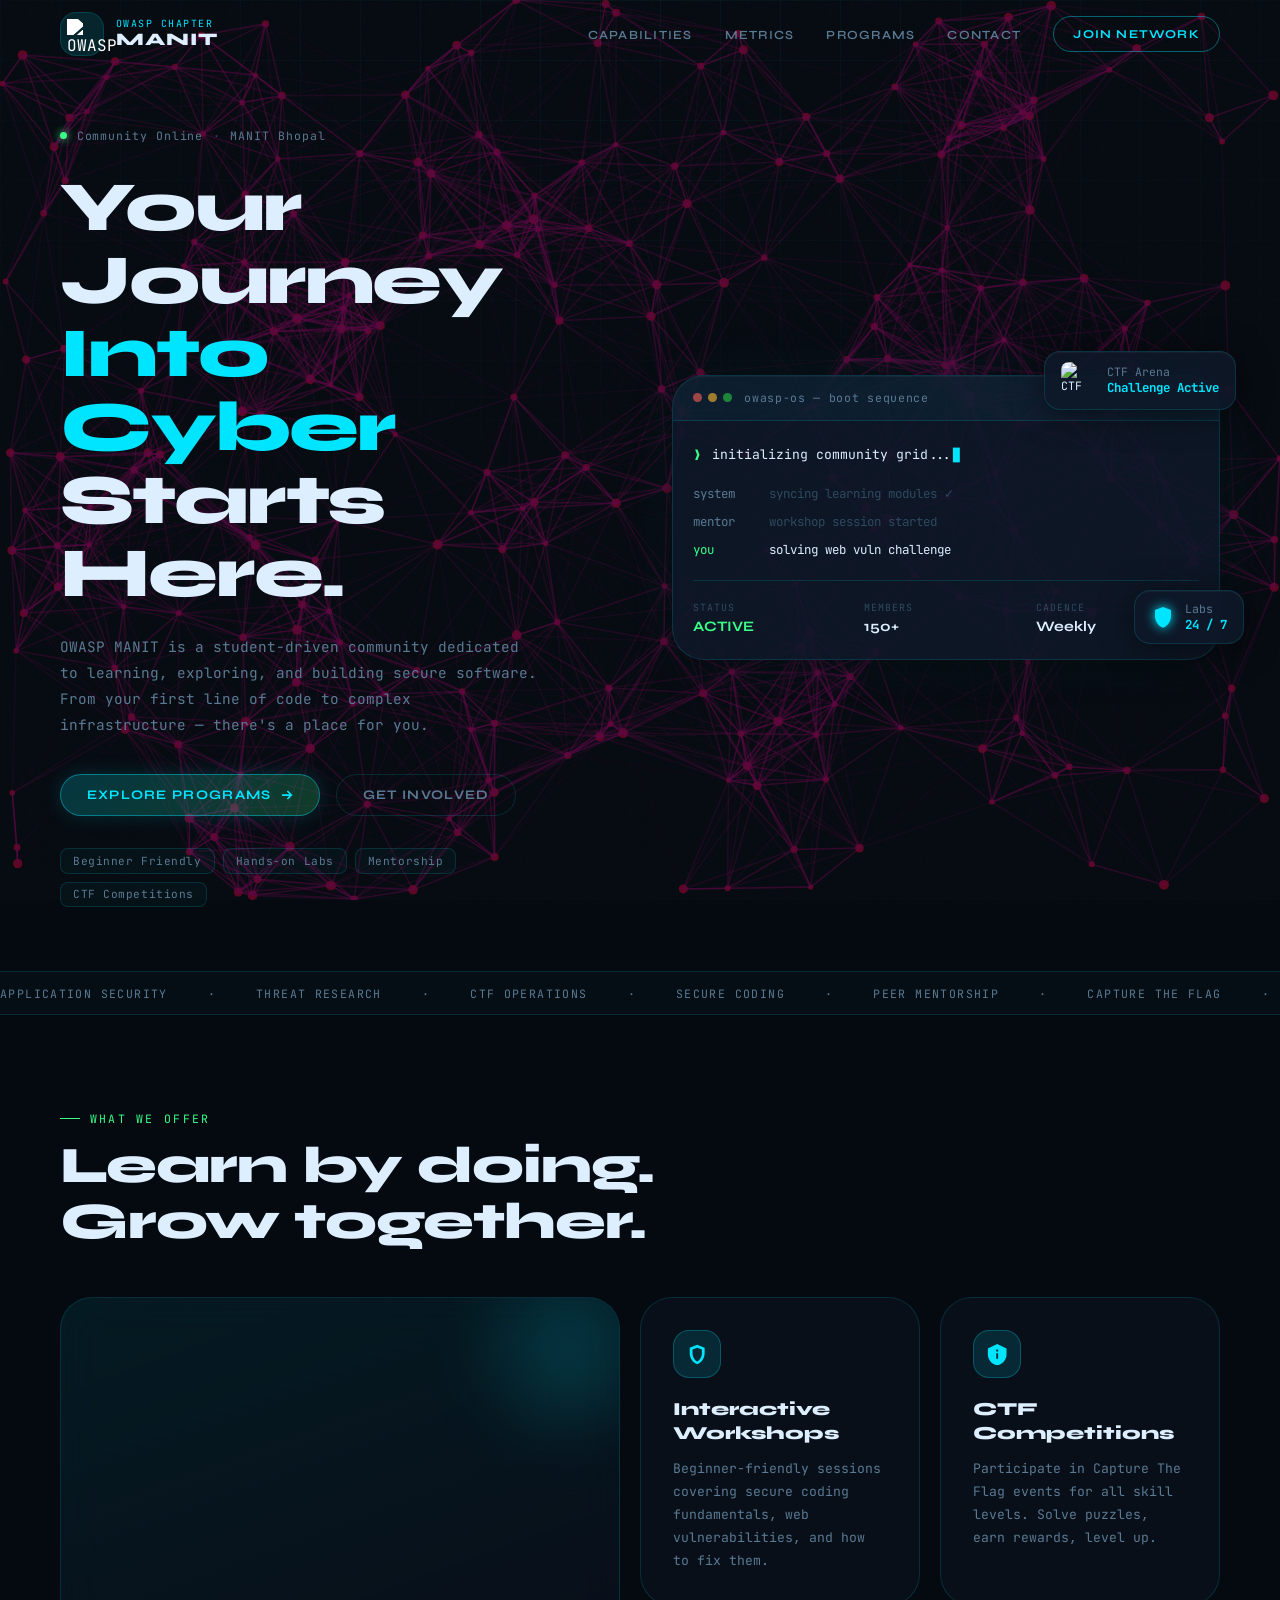
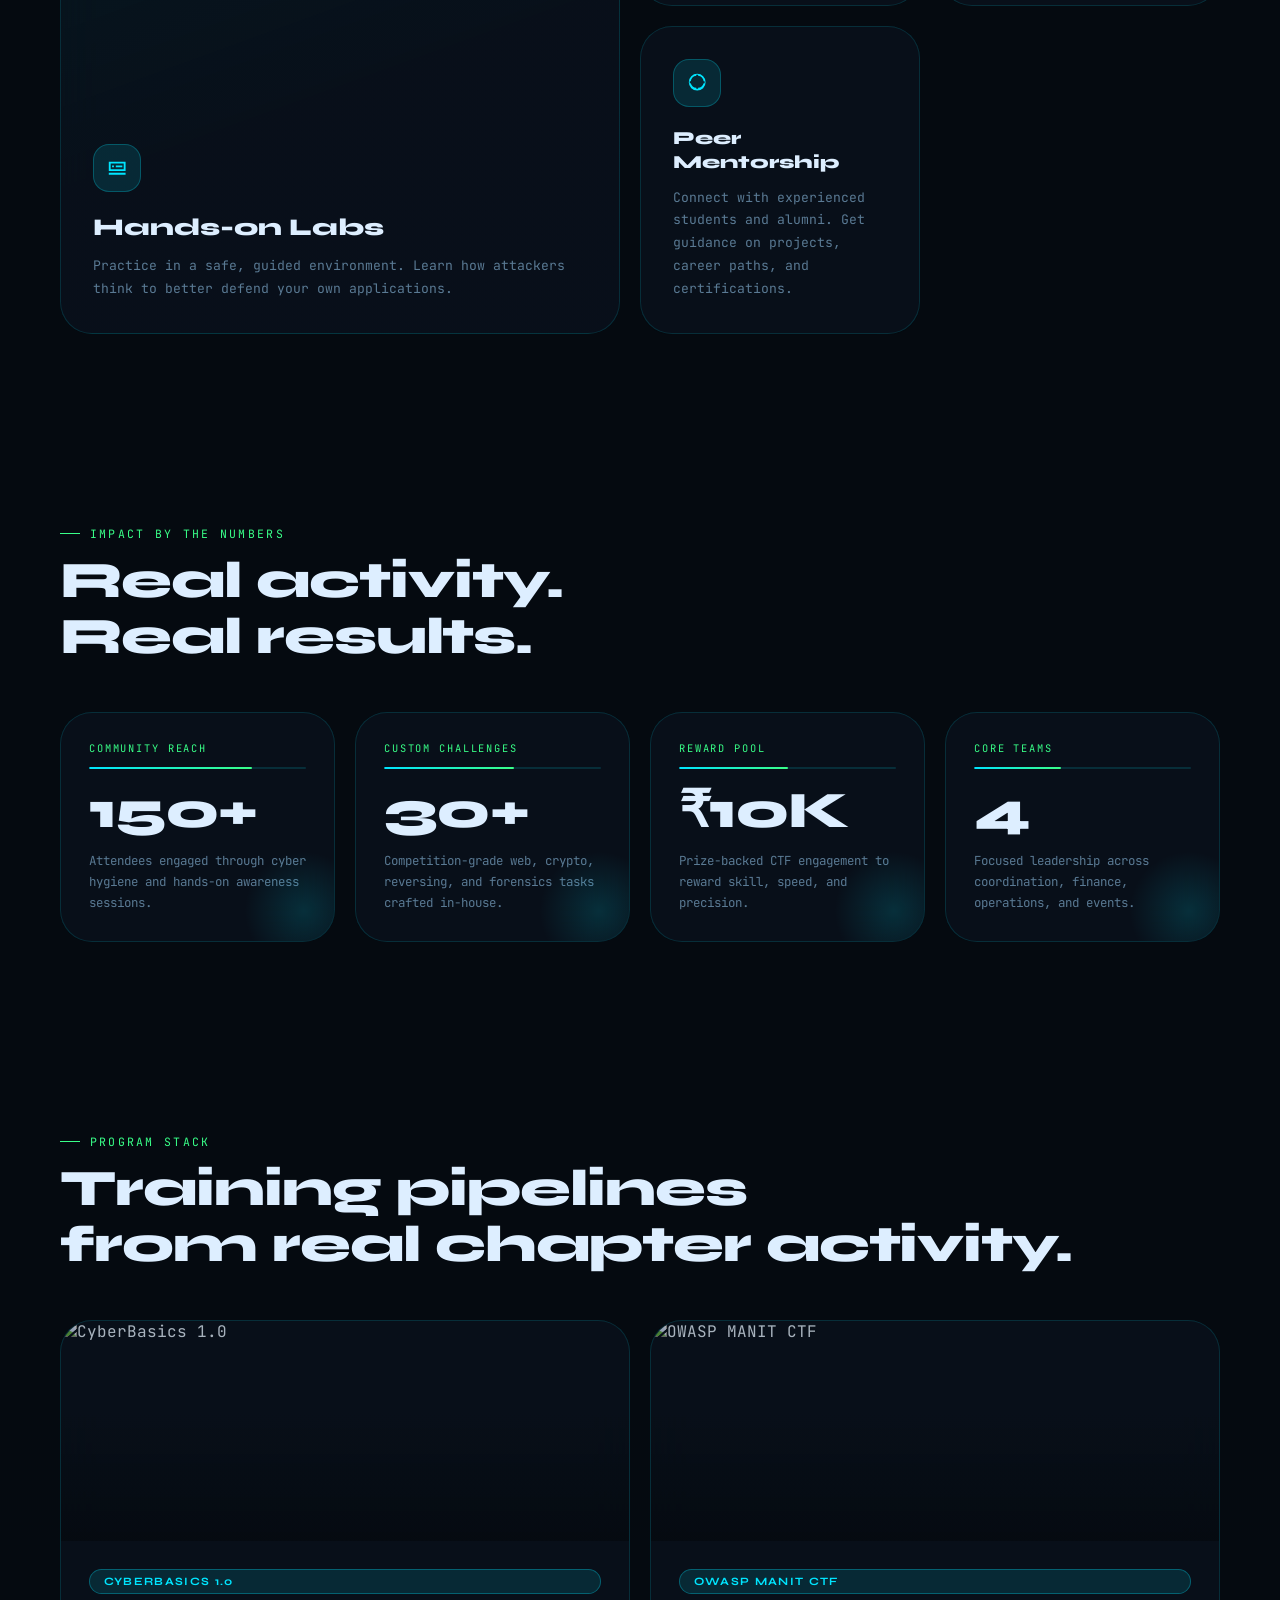
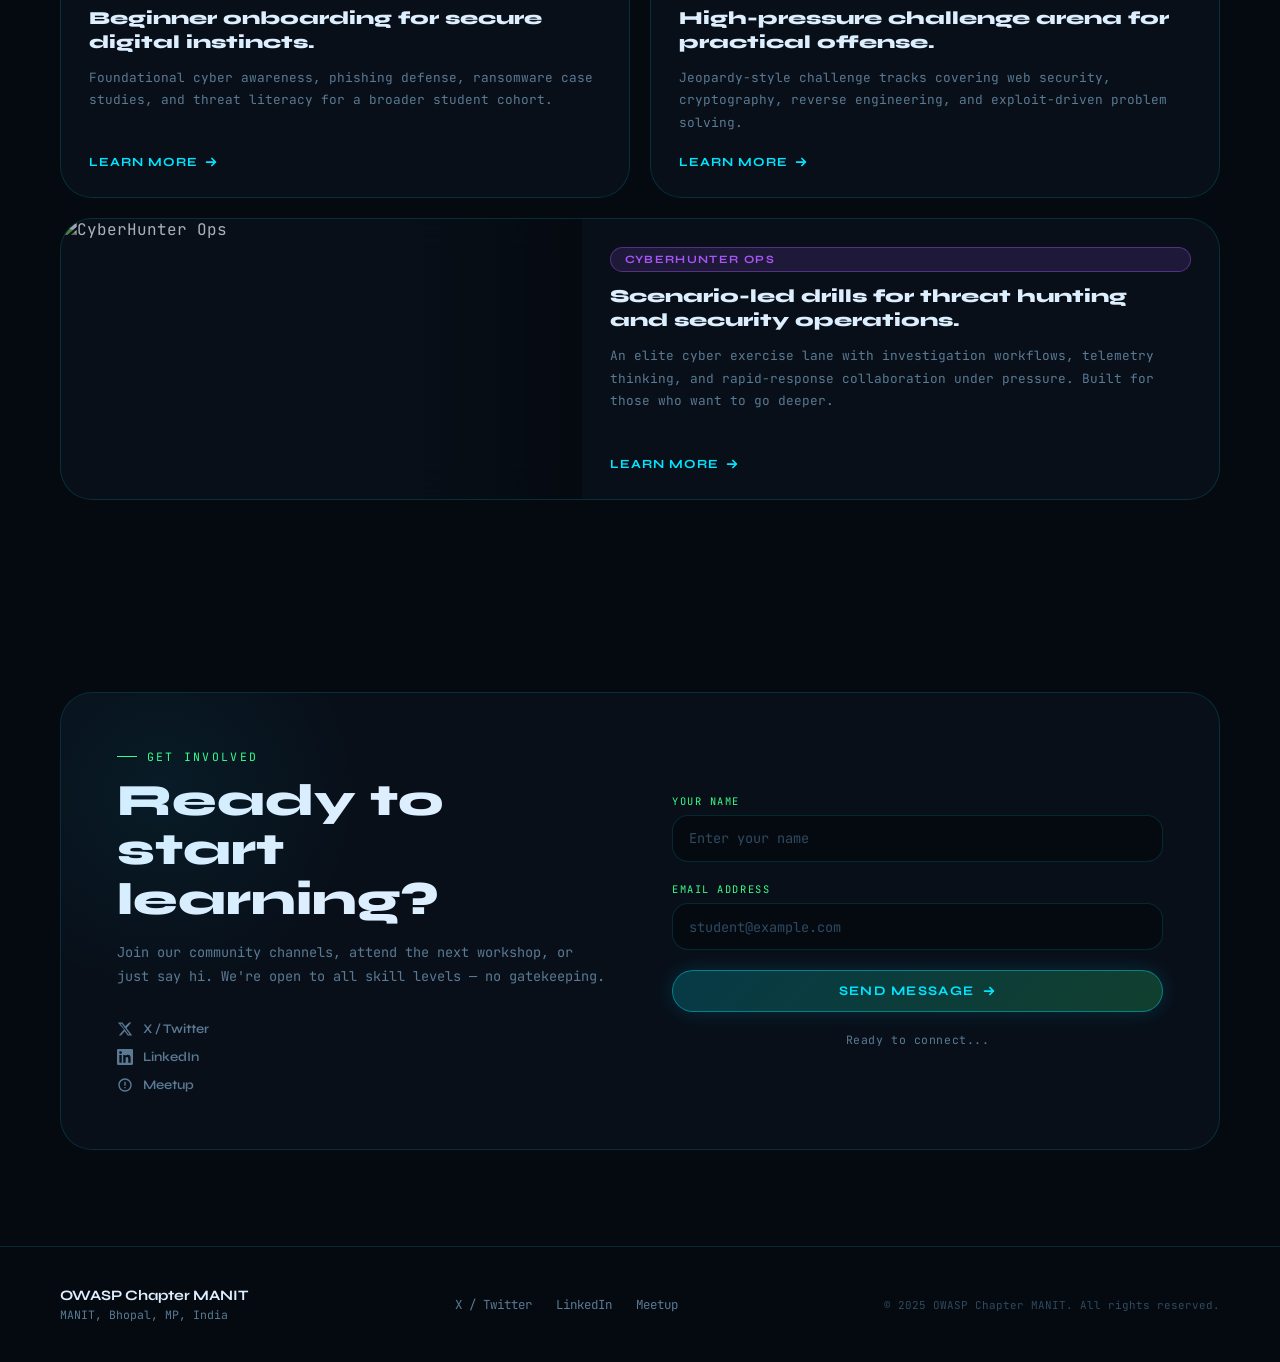
==== New folder/index.html @ ed27c7d1 "Work FILES" ====
<!DOCTYPE html>
<html lang="en">
<head>
  <meta charset="UTF-8">
  <meta name="viewport" content="width=device-width, initial-scale=1.0">
  <title>OWASP MANIT | Cyber Defense Consortium</title>
  <meta name="description" content="Student-driven cybersecurity community at MANIT Bhopal. Learn. Build. Defend.">
  <link rel="preconnect" href="https://fonts.googleapis.com">
  <link rel="preconnect" href="https://fonts.gstatic.com" crossorigin>
  <link href="https://fonts.googleapis.com/css2?family=Syne:wght@400;600;700;800&family=JetBrains+Mono:wght@300;400;500&display=swap" rel="stylesheet">
  <link rel="stylesheet" href="./style.css">
</head>
<body>

  <!-- Ambient background layers -->
  <div class="ambient" aria-hidden="true">
    <div class="ambient__orb ambient__orb--a"></div>
    <div class="ambient__orb ambient__orb--b"></div>
    <div class="ambient__orb ambient__orb--c"></div>
    <div class="ambient__grid"></div>
    <div class="ambient__noise"></div>
  </div>

  <!-- ═══════════════════════ HEADER ═══════════════════════ -->
  <header class="header" id="top">
    <div class="header__inner container">
      <a class="header__brand" href="#hero" aria-label="OWASP MANIT Home">
        <div class="brand__logomark">
          <img src="../logo_owasp.png" alt="OWASP">
        </div>
        <div class="brand__text">
          <span class="brand__sub">OWASP Chapter</span>
          <strong class="brand__name">MANIT</strong>
        </div>
      </a>

      <nav class="header__nav" aria-label="Primary navigation">
        <a href="#capabilities" class="nav__link">Capabilities</a>
        <a href="#metrics" class="nav__link">Metrics</a>
        <a href="#programs" class="nav__link">Programs</a>
        <a href="#contact" class="nav__link">Contact</a>
      </nav>

      <a class="btn btn--outline header__cta" href="https://www.owaspmanit.in/contact">Join Network</a>

      <button class="header__burger" aria-label="Toggle menu" aria-expanded="false">
        <span></span><span></span><span></span>
      </button>
    </div>
  </header>

  <!-- ═══════════════════════ HERO ═══════════════════════ -->
  <section class="hero" id="hero">
    <div class="hero__inner container">

      <!-- Left: headline + CTAs -->
      <div class="hero__content">
        <div class="hero__eyebrow">
          <span class="status-dot"></span>
          <span>Community Online</span>
          <span class="divider">·</span>
          <span>MANIT Bhopal</span>
        </div>

        <h1 class="hero__headline">
          <span class="line line--reveal">Your Journey</span>
          <span class="line line--reveal line--accent">Into Cyber</span>
          <span class="line line--reveal">Starts Here.</span>
        </h1>

        <p class="hero__lead">
          OWASP MANIT is a student-driven community dedicated to learning, exploring, and building secure software. From your first line of code to complex infrastructure — there's a place for you.
        </p>

        <div class="hero__actions">
          <a class="btn btn--primary" href="#programs">
            <span>Explore Programs</span>
            <svg viewBox="0 0 16 16" aria-hidden="true"><path d="M3 8h10M9 4l4 4-4 4"/></svg>
          </a>
          <a class="btn btn--ghost" href="#contact">Get Involved</a>
        </div>

        <div class="hero__tags">
          <span class="tag">Beginner Friendly</span>
          <span class="tag">Hands-on Labs</span>
          <span class="tag">Mentorship</span>
          <span class="tag">CTF Competitions</span>
        </div>
      </div>

      <!-- Right: terminal card -->
      <div class="hero__terminal-wrap">
        <div class="terminal">
          <div class="terminal__bar">
            <div class="terminal__dots">
              <span></span><span></span><span></span>
            </div>
            <span class="terminal__title">owasp-os — boot sequence</span>
          </div>
          <div class="terminal__body">
            <div class="terminal__line terminal__line--primary">
              <span class="t-prompt">❯</span>
              <span class="t-type" data-text="initializing community grid..."></span>
            </div>
            <div class="terminal__feed" aria-live="polite">
              <p class="t-line"><span class="t-key">system</span><span class="t-val">syncing learning modules ✓</span></p>
              <p class="t-line"><span class="t-key">mentor</span><span class="t-val">workshop session started</span></p>
              <p class="t-line t-line--active"><span class="t-key">you</span><span class="t-val" id="rotating-log">learning networking basics</span></p>
            </div>
            <div class="terminal__divider"></div>
            <div class="terminal__stats">
              <div class="t-stat"><span class="t-stat__label">Status</span><span class="t-stat__val t-stat__val--green">ACTIVE</span></div>
              <div class="t-stat"><span class="t-stat__label">Members</span><span class="t-stat__val">150+</span></div>
              <div class="t-stat"><span class="t-stat__label">Cadence</span><span class="t-stat__val">Weekly</span></div>
            </div>
          </div>
        </div>

        <!-- Floating accent cards -->
        <div class="hero__float hero__float--one">
          <img src="../images/ctf/poster.jpg" alt="CTF">
          <div>
            <span>CTF Arena</span>
            <strong>Challenge Active</strong>
          </div>
        </div>
        <div class="hero__float hero__float--two">
          <svg viewBox="0 0 24 24" aria-hidden="true"><path d="M12 2 4 5v6c0 5.25 3.4 10.16 8 11.72C16.6 21.16 20 16.25 20 11V5l-8-3Z"/></svg>
          <div>
            <span>Labs</span>
            <strong>24 / 7</strong>
          </div>
        </div>
      </div>

    </div>

    <!-- scrolling ticker -->
    <div class="hero__ticker" aria-hidden="true">
      <div class="ticker__track">
        <span>Application Security</span><span>·</span>
        <span>Threat Research</span><span>·</span>
        <span>CTF Operations</span><span>·</span>
        <span>Secure Coding</span><span>·</span>
        <span>Peer Mentorship</span><span>·</span>
        <span>Capture The Flag</span><span>·</span>
        <span>Web Vulnerabilities</span><span>·</span>
        <span>Ethical Hacking</span><span>·</span>
        <span>Application Security</span><span>·</span>
        <span>Threat Research</span><span>·</span>
        <span>CTF Operations</span><span>·</span>
        <span>Secure Coding</span><span>·</span>
        <span>Peer Mentorship</span><span>·</span>
        <span>Capture The Flag</span><span>·</span>
        <span>Web Vulnerabilities</span><span>·</span>
        <span>Ethical Hacking</span><span>·</span>
      </div>
    </div>
  </section>

  <!-- ═══════════════════════ CAPABILITIES ═══════════════════════ -->
  <section class="capabilities section" id="capabilities">
    <div class="container">
      <header class="section__header">
        <p class="section__kicker">What We Offer</p>
        <h2 class="section__title">Learn by doing.<br>Grow together.</h2>
      </header>

      <div class="cap-grid">

        <article class="cap-card cap-card--featured">
          <div class="cap-card__icon">
            <svg viewBox="0 0 24 24"><path d="M3 5h18v10H3V5Zm2 2v6h14V7H5Zm-2 10h18v2H3v-2Zm3.5-8h2v2h-2V9Zm4 0h7v2h-7V9Z"/></svg>
          </div>
          <h3>Hands-on Labs</h3>
          <p>Practice in a safe, guided environment. Learn how attackers think to better defend your own applications.</p>
          <div class="cap-card__accent"></div>
        </article>

        <article class="cap-card">
          <div class="cap-card__icon">
            <svg viewBox="0 0 24 24"><path d="M12 2 4 5v6c0 5.25 3.4 10.16 8 11.72C16.6 21.16 20 16.25 20 11V5l-8-3Zm0 3.12 5 1.88V11c0 3.84-2.3 7.53-5 8.84-2.7-1.31-5-5-5-8.84V7l5-1.88Z"/></svg>
          </div>
          <h3>Interactive Workshops</h3>
          <p>Beginner-friendly sessions covering secure coding fundamentals, web vulnerabilities, and how to fix them.</p>
        </article>

        <article class="cap-card">
          <div class="cap-card__icon">
            <svg viewBox="0 0 24 24"><path d="M12 1 2 6v6c0 5.55 3.84 10.74 10 12 6.16-1.26 10-6.45 10-12V6L12 1Zm-1 10h2v6h-2v-6Zm0-4h2v2h-2V7Z"/></svg>
          </div>
          <h3>CTF Competitions</h3>
          <p>Participate in Capture The Flag events for all skill levels. Solve puzzles, earn rewards, level up.</p>
        </article>

        <article class="cap-card">
          <div class="cap-card__icon">
            <svg viewBox="0 0 24 24"><path d="M12 3a9 9 0 1 0 9 9 9 9 0 0 0-9-9Zm1 14.93V19h-2v-1.07A7 7 0 0 1 5.07 13H4v-2h1.07A7 7 0 0 1 11 5.07V4h2v1.07A7 7 0 0 1 18.93 11H20v2h-1.07A7 7 0 0 1 13 17.93Z"/></svg>
          </div>
          <h3>Peer Mentorship</h3>
          <p>Connect with experienced students and alumni. Get guidance on projects, career paths, and certifications.</p>
        </article>

      </div>
    </div>
  </section>

  <!-- ═══════════════════════ METRICS ═══════════════════════ -->
  <section class="metrics section" id="metrics">
    <div class="container">
      <header class="section__header">
        <p class="section__kicker">Impact by the numbers</p>
        <h2 class="section__title">Real activity.<br>Real results.</h2>
      </header>

      <div class="metrics-grid">
        <article class="metric-card">
          <div class="metric-card__top">
            <span class="metric-card__label">Community Reach</span>
            <div class="metric-card__bar"><div class="metric-card__fill" style="--fill: 75%"></div></div>
          </div>
          <strong class="counter" data-target="150" data-suffix="+">0</strong>
          <p>Attendees engaged through cyber hygiene and hands-on awareness sessions.</p>
        </article>

        <article class="metric-card">
          <div class="metric-card__top">
            <span class="metric-card__label">Custom Challenges</span>
            <div class="metric-card__bar"><div class="metric-card__fill" style="--fill: 60%"></div></div>
          </div>
          <strong class="counter" data-target="30" data-suffix="+">0</strong>
          <p>Competition-grade web, crypto, reversing, and forensics tasks crafted in-house.</p>
        </article>

        <article class="metric-card">
          <div class="metric-card__top">
            <span class="metric-card__label">Reward Pool</span>
            <div class="metric-card__bar"><div class="metric-card__fill" style="--fill: 50%"></div></div>
          </div>
          <strong class="counter" data-target="10" data-prefix="₹" data-suffix="K">0</strong>
          <p>Prize-backed CTF engagement to reward skill, speed, and precision.</p>
        </article>

        <article class="metric-card">
          <div class="metric-card__top">
            <span class="metric-card__label">Core Teams</span>
            <div class="metric-card__bar"><div class="metric-card__fill" style="--fill: 40%"></div></div>
          </div>
          <strong class="counter" data-target="4">0</strong>
          <p>Focused leadership across coordination, finance, operations, and events.</p>
        </article>
      </div>
    </div>
  </section>

  <!-- ═══════════════════════ PROGRAMS ═══════════════════════ -->
  <section class="programs section" id="programs">
    <div class="container">
      <header class="section__header">
        <p class="section__kicker">Program stack</p>
        <h2 class="section__title">Training pipelines<br>from real chapter activity.</h2>
      </header>

      <div class="programs-grid">

        <article class="prog-card">
          <div class="prog-card__media">
            <img src="../images/cyberbasics/poster.jpg" alt="CyberBasics 1.0">
            <div class="prog-card__media-overlay"></div>
          </div>
          <div class="prog-card__body">
            <span class="pill">CyberBasics 1.0</span>
            <h3>Beginner onboarding for secure digital instincts.</h3>
            <p>Foundational cyber awareness, phishing defense, ransomware case studies, and threat literacy for a broader student cohort.</p>
            <a class="prog-card__link" href="#contact">Learn more <svg viewBox="0 0 16 16"><path d="M3 8h10M9 4l4 4-4 4"/></svg></a>
          </div>
        </article>

        <article class="prog-card">
          <div class="prog-card__media">
            <img src="../images/ctf/poster.jpg" alt="OWASP MANIT CTF">
            <div class="prog-card__media-overlay"></div>
          </div>
          <div class="prog-card__body">
            <span class="pill">OWASP MANIT CTF</span>
            <h3>High-pressure challenge arena for practical offense.</h3>
            <p>Jeopardy-style challenge tracks covering web security, cryptography, reverse engineering, and exploit-driven problem solving.</p>
            <a class="prog-card__link" href="#contact">Learn more <svg viewBox="0 0 16 16"><path d="M3 8h10M9 4l4 4-4 4"/></svg></a>
          </div>
        </article>

        <article class="prog-card prog-card--wide">
          <div class="prog-card__media">
            <img src="../images/ch/poster.jpg" alt="CyberHunter Ops">
            <div class="prog-card__media-overlay"></div>
          </div>
          <div class="prog-card__body">
            <span class="pill pill--purple">CyberHunter Ops</span>
            <h3>Scenario-led drills for threat hunting and security operations.</h3>
            <p>An elite cyber exercise lane with investigation workflows, telemetry thinking, and rapid-response collaboration under pressure. Built for those who want to go deeper.</p>
            <a class="prog-card__link" href="#contact">Learn more <svg viewBox="0 0 16 16"><path d="M3 8h10M9 4l4 4-4 4"/></svg></a>
          </div>
        </article>

      </div>
    </div>
  </section>

  <!-- ═══════════════════════ CTA / CONTACT ═══════════════════════ -->
  <section class="contact section" id="contact">
    <div class="container">
      <div class="contact-card">
        <div class="contact-card__left">
          <p class="section__kicker">Get Involved</p>
          <h2>Ready to start<br>learning?</h2>
          <p class="contact-card__lead">Join our community channels, attend the next workshop, or just say hi. We're open to all skill levels — no gatekeeping.</p>
          <div class="contact-card__links">
            <a href="https://twitter.com/owasp_nitb" class="contact-link" target="_blank" rel="noopener">
              <svg viewBox="0 0 24 24"><path d="M18.244 2.25h3.308l-7.227 8.26 8.502 11.24H16.17l-4.714-6.231-5.401 6.231H2.748l7.73-8.835L1.254 2.25H8.08l4.259 5.63 5.905-5.63Zm-1.161 17.52h1.833L7.084 4.126H5.117z"/></svg>
              X / Twitter
            </a>
            <a href="https://www.linkedin.com/company/owaspnitb" class="contact-link" target="_blank" rel="noopener">
              <svg viewBox="0 0 24 24"><path d="M20.447 20.452h-3.554v-5.569c0-1.328-.027-3.037-1.852-3.037-1.853 0-2.136 1.445-2.136 2.939v5.667H9.351V9h3.414v1.561h.046c.477-.9 1.637-1.85 3.37-1.85 3.601 0 4.267 2.37 4.267 5.455v6.286zM5.337 7.433a2.062 2.062 0 0 1-2.063-2.065 2.064 2.064 0 1 1 2.063 2.065zm1.782 13.019H3.555V9h3.564v11.452zM22.225 0H1.771C.792 0 0 .774 0 1.729v20.542C0 23.227.792 24 1.771 24h20.451C23.2 24 24 23.227 24 22.271V1.729C24 .774 23.2 0 22.222 0h.003z"/></svg>
              LinkedIn
            </a>
            <a href="https://www.meetup.com/owasp-maulana-azad-national-institute-of-technology-chapter/#" class="contact-link" target="_blank" rel="noopener">
              <svg viewBox="0 0 24 24"><path d="M12 2C6.477 2 2 6.477 2 12s4.477 10 10 10 10-4.477 10-10S17.523 2 12 2zm0 18a8 8 0 1 1 0-16 8 8 0 0 1 0 16zm-1-5h2v2h-2v-2zm0-8h2v6h-2V7z"/></svg>
              Meetup
            </a>
          </div>
        </div>

        <div class="contact-card__right">
          <form class="contact-form" id="cipher-form" novalidate>
            <div class="form-field">
              <label for="id_name">Your Name</label>
              <input type="text" id="id_name" placeholder="Enter your name" autocomplete="name" required>
            </div>
            <div class="form-field">
              <label for="id_email">Email Address</label>
              <input type="email" id="id_email" placeholder="student@example.com" autocomplete="email" required>
            </div>
            <button type="submit" class="btn btn--primary btn--full">
              <span>Send Message</span>
              <svg viewBox="0 0 16 16" aria-hidden="true"><path d="M3 8h10M9 4l4 4-4 4"/></svg>
            </button>
            <p class="form-status" id="form-status" aria-live="polite">Ready to connect...</p>
          </form>
        </div>
      </div>
    </div>
  </section>

  <!-- ═══════════════════════ FOOTER ═══════════════════════ -->
  <footer class="footer">
    <div class="footer__inner container">
      <div class="footer__brand">
        <strong>OWASP Chapter MANIT</strong>
        <p>MANIT, Bhopal, MP, India</p>
      </div>
      <div class="footer__links">
        <a href="https://twitter.com/owasp_nitb" target="_blank" rel="noopener">X / Twitter</a>
        <a href="https://www.linkedin.com/company/owaspnitb" target="_blank" rel="noopener">LinkedIn</a>
        <a href="https://www.meetup.com/owasp-maulana-azad-national-institute-of-technology-chapter/#" target="_blank" rel="noopener">Meetup</a>
      </div>
      <p class="footer__copy">© 2025 OWASP Chapter MANIT. All rights reserved.</p>
    </div>
  </footer>

  <!-- Canvas for node network (metrics section bg) -->
  <canvas id="node-canvas" aria-hidden="true"></canvas>

  <script src="./script.js"></script>
</body>
</html>
---- New folder/style.css ----
/* ============================================================
   OWASP MANIT — Overhauled Design System
   Fonts: Syne (display) + JetBrains Mono (code/mono)
   Theme: Dark cyberpunk with editorial structure
   ============================================================ */

/* ── TOKENS ─────────────────────────────────────────────── */
:root {
  /* Surface */
  --bg:            #050a10;
  --bg-mid:        #080f17;
  --bg-surface:    rgba(10, 18, 30, 0.72);
  --bg-surface-hi: rgba(14, 24, 40, 0.88);

  /* Ink */
  --text:          #ddeeff;
  --text-muted:    #5a7a94;
  --text-dim:      #2e4a60;

  /* Brand accent palette */
  --cyan:          #00e5ff;
  --cyan-dim:      rgba(0, 229, 255, 0.12);
  --cyan-glow:     rgba(0, 229, 255, 0.35);
  --green:         #39ff88;
  --green-dim:     rgba(57, 255, 136, 0.12);
  --purple:        #a855f7;
  --purple-dim:    rgba(168, 85, 247, 0.15);

  /* Borders */
  --border:        rgba(0, 229, 255, 0.14);
  --border-hi:     rgba(0, 229, 255, 0.4);

  /* Radii */
  --r-sm:   8px;
  --r-md:   16px;
  --r-lg:   24px;
  --r-xl:   32px;

  /* Shadows */
  --shadow-card: 0 4px 32px rgba(0,0,0,0.5), 0 1px 0 rgba(255,255,255,0.04) inset;
  --shadow-glow: 0 0 40px var(--cyan-glow);

  /* Motion */
  --ease-out-expo: cubic-bezier(0.16, 1, 0.3, 1);
  --ease-spring:   cubic-bezier(0.175, 0.885, 0.32, 1.275);
}

/* ── RESET & BASE ───────────────────────────────────────── */
*, *::before, *::after { box-sizing: border-box; margin: 0; padding: 0; }

html {
  scroll-behavior: smooth;
  font-size: 16px;
}

body {
  font-family: 'JetBrains Mono', monospace;
  background-color: var(--bg);
  color: var(--text);
  min-height: 100vh;
  overflow-x: hidden;
  -webkit-font-smoothing: antialiased;
}

a { color: inherit; text-decoration: none; }
img { display: block; max-width: 100%; }

h1, h2, h3, h4, .brand__name, .counter {
  font-family: 'Syne', sans-serif;
  font-weight: 800;
}

/* ── SCROLLBAR ──────────────────────────────────────────── */
::-webkit-scrollbar { width: 6px; }
::-webkit-scrollbar-track { background: var(--bg); }
::-webkit-scrollbar-thumb { background: var(--cyan-dim); border-radius: 3px; }
::-webkit-scrollbar-thumb:hover { background: rgba(0,229,255,0.4); }

/* ── LAYOUT ─────────────────────────────────────────────── */
.container {
  width: min(1160px, calc(100% - 2.5rem));
  margin: 0 auto;
}

.section { padding: 6rem 0; }

/* ── AMBIENT BACKGROUND ─────────────────────────────────── */
.ambient {
  position: fixed;
  inset: 0;
  z-index: -10;
  pointer-events: none;
  overflow: hidden;
}

.ambient__orb {
  position: absolute;
  border-radius: 50%;
  filter: blur(90px);
  opacity: 0;
  animation: orbFloat 20s ease-in-out infinite;
}
.ambient__orb--a {
  width: 640px; height: 640px;
  background: radial-gradient(circle, rgba(0,229,255,0.18), transparent 70%);
  top: -15%; left: -10%;
  animation-delay: 0s;
}
.ambient__orb--b {
  width: 480px; height: 480px;
  background: radial-gradient(circle, rgba(57,255,136,0.12), transparent 70%);
  top: 25%; right: -8%;
  animation-delay: -7s;
}
.ambient__orb--c {
  width: 360px; height: 360px;
  background: radial-gradient(circle, rgba(168,85,247,0.14), transparent 70%);
  bottom: 15%; left: 30%;
  animation-delay: -13s;
}
@keyframes orbFloat {
  0%   { opacity: 1; transform: translate(0,0) scale(1); }
  33%  { transform: translate(40px,-30px) scale(1.08); }
  66%  { transform: translate(-20px,40px) scale(0.95); }
  100% { opacity: 1; transform: translate(0,0) scale(1); }
}

.ambient__grid {
  position: absolute;
  inset: 0;
  background-image:
    linear-gradient(rgba(0,229,255,0.04) 1px, transparent 1px),
    linear-gradient(90deg, rgba(0,229,255,0.04) 1px, transparent 1px);
  background-size: 60px 60px;
  mask-image: radial-gradient(ellipse 80% 60% at 50% 0%, black, transparent);
  -webkit-mask-image: radial-gradient(ellipse 80% 60% at 50% 0%, black, transparent);
}

.ambient__noise {
  position: absolute;
  inset: 0;
  opacity: 0.03;
  background-image: url("data:image/svg+xml,%3Csvg viewBox='0 0 200 200' xmlns='http://www.w3.org/2000/svg'%3E%3Cfilter id='n'%3E%3CfeTurbulence type='fractalNoise' baseFrequency='0.9' numOctaves='4' stitchTiles='stitch'/%3E%3C/filter%3E%3Crect width='100%25' height='100%25' filter='url(%23n)'/%3E%3C/svg%3E");
  background-size: 200px;
}

/* ── NODE CANVAS ────────────────────────────────────────── */
#node-canvas {
  position: fixed;
  inset: 0;
  z-index: -9;
  pointer-events: none;
  opacity: 0.35;
}

/* ── BUTTONS ─────────────────────────────────────────────── */
.btn {
  display: inline-flex;
  align-items: center;
  gap: 0.5rem;
  padding: 0.75rem 1.6rem;
  border-radius: 999px;
  border: 1px solid transparent;
  font-family: 'Syne', sans-serif;
  font-size: 0.82rem;
  font-weight: 700;
  letter-spacing: 0.1em;
  text-transform: uppercase;
  cursor: pointer;
  white-space: nowrap;
  transition: transform 0.3s var(--ease-spring), box-shadow 0.3s ease, background 0.3s ease, border-color 0.3s ease;
  position: relative;
  overflow: hidden;
}

.btn svg {
  width: 14px; height: 14px;
  fill: none;
  stroke: currentColor;
  stroke-width: 2;
  stroke-linecap: round;
  stroke-linejoin: round;
  transition: transform 0.3s var(--ease-spring);
}

.btn:hover svg { transform: translateX(3px); }
.btn:hover { transform: translateY(-2px); }

.btn--primary {
  background: linear-gradient(135deg, rgba(0,229,255,0.2), rgba(57,255,136,0.2));
  border-color: var(--border-hi);
  color: var(--cyan);
  box-shadow: 0 0 20px rgba(0,229,255,0.15);
}
.btn--primary:hover {
  background: linear-gradient(135deg, rgba(0,229,255,0.3), rgba(57,255,136,0.3));
  box-shadow: 0 0 35px rgba(0,229,255,0.3);
}

.btn--ghost {
  background: transparent;
  border-color: var(--border);
  color: var(--text-muted);
}
.btn--ghost:hover {
  border-color: var(--border-hi);
  color: var(--text);
}

.btn--outline {
  background: transparent;
  border-color: var(--border-hi);
  color: var(--cyan);
}
.btn--outline:hover {
  background: var(--cyan-dim);
  box-shadow: 0 0 20px var(--cyan-glow);
}

.btn--full { width: 100%; justify-content: center; }

/* ── PILLS ───────────────────────────────────────────────── */
.pill {
  display: inline-block;
  padding: 0.3rem 0.85rem;
  border-radius: 999px;
  font-size: 0.7rem;
  font-family: 'Syne', sans-serif;
  font-weight: 700;
  letter-spacing: 0.12em;
  text-transform: uppercase;
  background: var(--cyan-dim);
  border: 1px solid rgba(0,229,255,0.3);
  color: var(--cyan);
  margin-bottom: 0.85rem;
}
.pill--purple {
  background: var(--purple-dim);
  border-color: rgba(168,85,247,0.4);
  color: var(--purple);
}

/* ── HEADER ──────────────────────────────────────────────── */
.header {
  position: fixed;
  top: 0; left: 0; right: 0;
  z-index: 100;
  padding: 0.75rem 0;
  transition: background 0.4s ease, backdrop-filter 0.4s ease, border-color 0.4s ease;
}

.header.scrolled {
  background: rgba(5, 10, 16, 0.85);
  backdrop-filter: blur(20px);
  -webkit-backdrop-filter: blur(20px);
  border-bottom: 1px solid var(--border);
}

.header__inner {
  display: flex;
  align-items: center;
  gap: 1rem;
}

.header__brand {
  display: flex;
  align-items: center;
  gap: 0.75rem;
  margin-right: auto;
}

.brand__logomark {
  width: 2.75rem; height: 2.75rem;
  display: grid; place-items: center;
  border-radius: var(--r-md);
  background: var(--cyan-dim);
  border: 1px solid var(--border);
  padding: 0.4rem;
  transition: box-shadow 0.3s ease;
}
.header__brand:hover .brand__logomark {
  box-shadow: 0 0 20px var(--cyan-glow);
}
.brand__logomark img {
  width: 100%; height: 100%;
  object-fit: contain;
  filter: brightness(0) invert(1);
}

.brand__text { display: flex; flex-direction: column; }

.brand__sub {
  font-size: 0.62rem;
  color: var(--cyan);
  text-transform: uppercase;
  letter-spacing: 0.15em;
  line-height: 1;
  margin-bottom: 0.15rem;
}

.brand__name {
  font-size: 1.1rem;
  color: var(--text);
  line-height: 1;
  letter-spacing: 0.05em;
}

.header__nav {
  display: flex;
  align-items: center;
  gap: 2rem;
}

.nav__link {
  font-family: 'Syne', sans-serif;
  font-size: 0.78rem;
  font-weight: 600;
  letter-spacing: 0.1em;
  text-transform: uppercase;
  color: var(--text-muted);
  position: relative;
  padding: 0.25rem 0;
  transition: color 0.25s ease;
}

.nav__link::after {
  content: '';
  position: absolute;
  bottom: 0; left: 0;
  width: 0; height: 1px;
  background: var(--cyan);
  transition: width 0.3s var(--ease-out-expo);
}
.nav__link:hover { color: var(--text); }
.nav__link:hover::after { width: 100%; }

.header__cta { margin-left: 1rem; font-size: 0.75rem; padding: 0.6rem 1.2rem; }

.header__burger {
  display: none;
  flex-direction: column;
  gap: 5px;
  background: none;
  border: none;
  cursor: pointer;
  padding: 0.4rem;
  margin-left: auto;
}
.header__burger span {
  display: block;
  width: 22px; height: 1.5px;
  background: var(--text-muted);
  transition: all 0.3s ease;
}

/* ── SECTION HEADERS ─────────────────────────────────────── */
.section__header { margin-bottom: 3rem; }

.section__kicker {
  font-family: 'JetBrains Mono', monospace;
  font-size: 0.72rem;
  color: var(--green);
  text-transform: uppercase;
  letter-spacing: 0.2em;
  margin-bottom: 0.75rem;
  display: flex;
  align-items: center;
  gap: 0.6rem;
}
.section__kicker::before {
  content: '';
  display: inline-block;
  width: 20px; height: 1px;
  background: var(--green);
}

.section__title {
  font-size: clamp(2rem, 4vw, 3.25rem);
  line-height: 1.08;
  letter-spacing: -0.02em;
  color: var(--text);
}

/* ── HERO ────────────────────────────────────────────────── */
.hero {
  padding-top: 8rem;
  padding-bottom: 0;
  position: relative;
  overflow: hidden;
}

.hero__inner {
  display: grid;
  grid-template-columns: 1fr 1fr;
  gap: 4rem;
  align-items: center;
  padding-bottom: 4rem;
}

.hero__eyebrow {
  display: flex;
  align-items: center;
  gap: 0.6rem;
  font-size: 0.72rem;
  color: var(--text-muted);
  margin-bottom: 1.75rem;
  letter-spacing: 0.08em;
}

.status-dot {
  width: 7px; height: 7px;
  border-radius: 50%;
  background: var(--green);
  box-shadow: 0 0 8px var(--green);
  animation: pulse 2s ease-in-out infinite;
}
@keyframes pulse {
  0%, 100% { opacity: 1; box-shadow: 0 0 8px var(--green); }
  50%       { opacity: 0.6; box-shadow: 0 0 16px var(--green); }
}

.divider { color: var(--text-dim); }

.hero__headline {
  font-size: clamp(2.8rem, 5.5vw, 4.5rem);
  line-height: 1.04;
  letter-spacing: -0.03em;
  margin-bottom: 1.5rem;
}

.line { display: block; }
.line--accent { color: var(--cyan); }

/* Staggered reveal animation */
.line--reveal {
  opacity: 0;
  transform: translateY(24px);
  animation: lineReveal 0.8s var(--ease-out-expo) forwards;
}
.line--reveal:nth-child(1) { animation-delay: 0.1s; }
.line--reveal:nth-child(2) { animation-delay: 0.22s; }
.line--reveal:nth-child(3) { animation-delay: 0.34s; }

@keyframes lineReveal {
  to { opacity: 1; transform: translateY(0); }
}

.hero__lead {
  color: var(--text-muted);
  font-size: 0.9rem;
  line-height: 1.8;
  max-width: 480px;
  margin-bottom: 2.25rem;
  opacity: 0;
  animation: fadeUp 0.8s var(--ease-out-expo) 0.5s forwards;
}

.hero__actions {
  display: flex;
  gap: 1rem;
  flex-wrap: wrap;
  margin-bottom: 2rem;
  opacity: 0;
  animation: fadeUp 0.8s var(--ease-out-expo) 0.65s forwards;
}

.hero__tags {
  display: flex;
  flex-wrap: wrap;
  gap: 0.5rem;
  opacity: 0;
  animation: fadeUp 0.8s var(--ease-out-expo) 0.8s forwards;
}

.tag {
  font-size: 0.7rem;
  font-family: 'JetBrains Mono', monospace;
  padding: 0.3rem 0.75rem;
  border: 1px solid var(--border);
  border-radius: var(--r-sm);
  color: var(--text-muted);
  background: rgba(0,229,255,0.03);
  letter-spacing: 0.05em;
}

@keyframes fadeUp {
  from { opacity: 0; transform: translateY(16px); }
  to   { opacity: 1; transform: translateY(0); }
}

/* Terminal */
.hero__terminal-wrap {
  position: relative;
  opacity: 0;
  animation: fadeUp 1s var(--ease-out-expo) 0.3s forwards;
}

.terminal {
  background: var(--bg-surface-hi);
  border: 1px solid var(--border);
  border-radius: var(--r-xl);
  overflow: hidden;
  box-shadow: var(--shadow-card), 0 0 60px rgba(0,229,255,0.07);
}

.terminal__bar {
  display: flex;
  align-items: center;
  gap: 0.75rem;
  padding: 0.9rem 1.25rem;
  background: rgba(0,229,255,0.04);
  border-bottom: 1px solid var(--border);
}

.terminal__dots {
  display: flex;
  gap: 0.4rem;
}
.terminal__dots span {
  width: 0.55rem; height: 0.55rem;
  border-radius: 50%;
  background: var(--cyan);
  opacity: 0.6;
}
.terminal__dots span:nth-child(1) { background: #ff5f57; }
.terminal__dots span:nth-child(2) { background: #ffbd2e; }
.terminal__dots span:nth-child(3) { background: #28ca41; }

.terminal__title {
  font-size: 0.72rem;
  color: var(--text-muted);
  letter-spacing: 0.06em;
}

.terminal__body {
  padding: 1.5rem 1.25rem;
}

.terminal__line {
  display: flex;
  align-items: center;
  gap: 0.6rem;
  margin-bottom: 1.25rem;
}

.t-prompt {
  color: var(--green);
  font-size: 0.9rem;
}

.t-type {
  color: var(--text);
  font-size: 0.82rem;
}
.t-type::after {
  content: '█';
  color: var(--cyan);
  animation: blink 1s steps(1) infinite;
  margin-left: 1px;
  font-size: 0.7rem;
}
@keyframes blink { 0%, 49% { opacity: 1; } 50%, 100% { opacity: 0; } }

.terminal__feed {
  display: flex;
  flex-direction: column;
  gap: 0.5rem;
}

.t-line {
  display: flex;
  gap: 0.75rem;
  font-size: 0.78rem;
  line-height: 1.6;
}

.t-key {
  color: var(--text-muted);
  min-width: 4rem;
}

.t-val { color: var(--text-dim); }

.t-line--active .t-key { color: var(--green); }
.t-line--active .t-val {
  color: var(--text);
  animation: activeLog 2s ease-in-out infinite;
}
@keyframes activeLog {
  0%, 100% { opacity: 0.7; }
  50%       { opacity: 1; }
}

.terminal__divider {
  height: 1px;
  background: var(--border);
  margin: 1.25rem 0;
}

.terminal__stats {
  display: grid;
  grid-template-columns: repeat(3, 1fr);
  gap: 0.5rem;
}

.t-stat {
  display: flex;
  flex-direction: column;
  gap: 0.3rem;
}

.t-stat__label {
  font-size: 0.62rem;
  color: var(--text-dim);
  text-transform: uppercase;
  letter-spacing: 0.1em;
}

.t-stat__val {
  font-family: 'Syne', sans-serif;
  font-weight: 700;
  font-size: 0.9rem;
  color: var(--text);
}
.t-stat__val--green { color: var(--green); }

/* Floating cards */
.hero__float {
  position: absolute;
  display: flex;
  align-items: center;
  gap: 0.6rem;
  padding: 0.65rem 1rem;
  background: var(--bg-surface-hi);
  border: 1px solid var(--border);
  border-radius: var(--r-md);
  backdrop-filter: blur(12px);
  -webkit-backdrop-filter: blur(12px);
  box-shadow: var(--shadow-card);
  font-size: 0.72rem;
  animation: floatBob 4s ease-in-out infinite;
}

.hero__float span { color: var(--text-muted); display: block; }
.hero__float strong { color: var(--cyan); display: block; font-size: 0.78rem; }

.hero__float img {
  width: 36px; height: 36px;
  object-fit: cover;
  border-radius: var(--r-sm);
}

.hero__float svg {
  width: 24px; height: 24px;
  fill: var(--cyan);
  filter: drop-shadow(0 0 6px var(--cyan));
}

.hero__float--one {
  top: -1.5rem;
  right: -1rem;
  animation-delay: 0s;
}

.hero__float--two {
  bottom: 1rem;
  right: -1.5rem;
  animation-delay: -2s;
}

@keyframes floatBob {
  0%, 100% { transform: translateY(0); }
  50%       { transform: translateY(-8px); }
}

/* Ticker */
.hero__ticker {
  overflow: hidden;
  border-top: 1px solid var(--border);
  border-bottom: 1px solid var(--border);
  padding: 0.85rem 0;
  background: rgba(0,229,255,0.02);
}

.ticker__track {
  display: flex;
  gap: 2.5rem;
  width: max-content;
  animation: ticker 30s linear infinite;
  font-size: 0.72rem;
  color: var(--text-dim);
  letter-spacing: 0.12em;
  text-transform: uppercase;
  font-family: 'JetBrains Mono', monospace;
}

.ticker__track span:not(.divider) { color: var(--text-muted); }

@keyframes ticker {
  from { transform: translateX(0); }
  to   { transform: translateX(-50%); }
}

/* ── CAPABILITIES ────────────────────────────────────────── */
.capabilities { position: relative; }

.cap-grid {
  display: grid;
  grid-template-columns: 2fr 1fr 1fr;
  grid-template-rows: auto;
  gap: 1.25rem;
}

.cap-card {
  background: var(--bg-surface);
  border: 1px solid var(--border);
  border-radius: var(--r-xl);
  padding: 2rem;
  position: relative;
  overflow: hidden;
  transition: transform 0.4s var(--ease-spring), border-color 0.3s ease, box-shadow 0.4s ease;
  backdrop-filter: blur(20px);
  -webkit-backdrop-filter: blur(20px);
}

/* Mouse-follow glow */
.cap-card::before {
  content: '';
  position: absolute;
  inset: 0;
  background: radial-gradient(600px circle at var(--mx, 50%) var(--my, 50%), rgba(0,229,255,0.07), transparent 50%);
  opacity: 0;
  transition: opacity 0.4s ease;
  pointer-events: none;
  z-index: 0;
}
.cap-card:hover::before { opacity: 1; }

.cap-card > * { position: relative; z-index: 1; }

.cap-card:hover {
  transform: translateY(-6px);
  border-color: rgba(0,229,255,0.35);
  box-shadow: 0 20px 40px rgba(0,0,0,0.4), 0 0 30px rgba(0,229,255,0.1);
}

.cap-card--featured {
  grid-row: span 2;
  display: flex;
  flex-direction: column;
  justify-content: flex-end;
  min-height: 320px;
  background: linear-gradient(160deg, rgba(0,229,255,0.08) 0%, var(--bg-surface) 60%);
}

.cap-card--featured .cap-card__accent {
  position: absolute;
  top: -60px; right: -60px;
  width: 220px; height: 220px;
  border-radius: 50%;
  background: radial-gradient(circle, rgba(0,229,255,0.2), transparent 70%);
  filter: blur(30px);
  pointer-events: none;
}

.cap-card__icon {
  width: 3rem; height: 3rem;
  display: grid; place-items: center;
  border-radius: var(--r-md);
  background: var(--cyan-dim);
  border: 1px solid rgba(0,229,255,0.25);
  margin-bottom: 1.25rem;
  transition: all 0.4s var(--ease-spring);
}

.cap-card:hover .cap-card__icon {
  transform: scale(1.1) rotate(-5deg);
  background: rgba(0,229,255,0.2);
  box-shadow: 0 0 20px var(--cyan-glow);
}

.cap-card__icon svg {
  width: 1.4rem; height: 1.4rem;
  fill: var(--cyan);
}

.cap-card h3 {
  font-size: 1.15rem;
  line-height: 1.3;
  margin-bottom: 0.75rem;
  color: var(--text);
}

.cap-card--featured h3 { font-size: 1.5rem; }

.cap-card p {
  font-size: 0.82rem;
  line-height: 1.75;
  color: var(--text-muted);
}

/* ── METRICS ─────────────────────────────────────────────── */
.metrics {
  position: relative;
}

.metrics-grid {
  display: grid;
  grid-template-columns: repeat(4, 1fr);
  gap: 1.25rem;
}

.metric-card {
  background: var(--bg-surface);
  border: 1px solid var(--border);
  border-radius: var(--r-xl);
  padding: 1.75rem;
  position: relative;
  overflow: hidden;
  backdrop-filter: blur(20px);
  -webkit-backdrop-filter: blur(20px);
  transition: transform 0.4s var(--ease-spring), border-color 0.3s ease;
}

.metric-card:hover {
  transform: translateY(-5px);
  border-color: rgba(0,229,255,0.3);
}

/* Decorative corner glow */
.metric-card::after {
  content: '';
  position: absolute;
  bottom: -30px; right: -30px;
  width: 120px; height: 120px;
  border-radius: 50%;
  background: radial-gradient(circle, rgba(0,229,255,0.15), transparent 70%);
  pointer-events: none;
}

.metric-card__top {
  margin-bottom: 1rem;
}

.metric-card__label {
  display: block;
  font-size: 0.65rem;
  font-family: 'JetBrains Mono', monospace;
  color: var(--green);
  text-transform: uppercase;
  letter-spacing: 0.18em;
  margin-bottom: 0.75rem;
}

.metric-card__bar {
  height: 2px;
  background: var(--border);
  border-radius: 1px;
  overflow: hidden;
}

.metric-card__fill {
  height: 100%;
  width: 0;
  background: linear-gradient(90deg, var(--cyan), var(--green));
  border-radius: 1px;
  transition: width 1.4s var(--ease-out-expo);
}

.metric-card.animated .metric-card__fill {
  width: var(--fill);
}

.counter {
  display: block;
  font-size: clamp(2.4rem, 4vw, 3.5rem);
  line-height: 1;
  letter-spacing: -0.03em;
  color: var(--text);
  margin: 0.5rem 0 0.85rem;
}

.metric-card p {
  font-size: 0.78rem;
  line-height: 1.7;
  color: var(--text-muted);
}

/* ── PROGRAMS ─────────────────────────────────────────────── */
.programs-grid {
  display: grid;
  grid-template-columns: repeat(12, 1fr);
  gap: 1.25rem;
}

.prog-card {
  grid-column: span 6;
  background: var(--bg-surface);
  border: 1px solid var(--border);
  border-radius: var(--r-xl);
  overflow: hidden;
  display: flex;
  flex-direction: column;
  transition: transform 0.4s var(--ease-spring), border-color 0.3s ease, box-shadow 0.4s ease;
  backdrop-filter: blur(20px);
  -webkit-backdrop-filter: blur(20px);
}

.prog-card:hover {
  transform: translateY(-6px);
  border-color: rgba(0,229,255,0.3);
  box-shadow: 0 20px 50px rgba(0,0,0,0.4), 0 0 30px rgba(0,229,255,0.08);
}

.prog-card--wide {
  grid-column: span 12;
  flex-direction: row;
}

.prog-card__media {
  position: relative;
  overflow: hidden;
}

.prog-card:not(.prog-card--wide) .prog-card__media {
  height: 220px;
}

.prog-card--wide .prog-card__media {
  width: 45%;
  flex-shrink: 0;
  min-height: 280px;
}

.prog-card__media img {
  width: 100%; height: 100%;
  object-fit: cover;
  filter: saturate(0.85) brightness(0.75);
  transition: transform 0.6s var(--ease-out-expo), filter 0.4s ease;
}

.prog-card:hover .prog-card__media img {
  transform: scale(1.06);
  filter: saturate(1) brightness(0.9);
}

.prog-card__media-overlay {
  position: absolute;
  inset: 0;
  background: linear-gradient(to bottom, transparent 40%, rgba(5,10,16,0.85));
}

.prog-card--wide .prog-card__media-overlay {
  background: linear-gradient(to right, transparent 60%, rgba(5,10,16,0.9));
}

.prog-card__body {
  padding: 1.75rem;
  flex: 1;
  display: flex;
  flex-direction: column;
}

.prog-card__body h3 {
  font-size: 1.15rem;
  line-height: 1.3;
  margin-bottom: 0.75rem;
  color: var(--text);
}

.prog-card__body p {
  font-size: 0.8rem;
  line-height: 1.75;
  color: var(--text-muted);
  flex: 1;
  margin-bottom: 1.25rem;
}

.prog-card__link {
  display: inline-flex;
  align-items: center;
  gap: 0.4rem;
  font-family: 'Syne', sans-serif;
  font-size: 0.78rem;
  font-weight: 700;
  letter-spacing: 0.08em;
  text-transform: uppercase;
  color: var(--cyan);
  transition: gap 0.25s var(--ease-spring);
}
.prog-card__link svg {
  width: 14px; height: 14px;
  fill: none;
  stroke: var(--cyan);
  stroke-width: 2;
  stroke-linecap: round;
  stroke-linejoin: round;
  transition: transform 0.25s var(--ease-spring);
}
.prog-card__link:hover { gap: 0.7rem; }
.prog-card__link:hover svg { transform: translateX(3px); }

/* ── CONTACT ─────────────────────────────────────────────── */
.contact-card {
  background: var(--bg-surface);
  border: 1px solid var(--border);
  border-radius: var(--r-xl);
  padding: 3.5rem;
  display: grid;
  grid-template-columns: 1fr 1fr;
  gap: 4rem;
  align-items: center;
  backdrop-filter: blur(20px);
  -webkit-backdrop-filter: blur(20px);
  position: relative;
  overflow: hidden;
}

.contact-card::before {
  content: '';
  position: absolute;
  top: -100px; left: -100px;
  width: 400px; height: 400px;
  background: radial-gradient(circle, rgba(0,229,255,0.06), transparent 70%);
  pointer-events: none;
}

.contact-card h2 {
  font-size: clamp(2rem, 3.5vw, 3rem);
  line-height: 1.1;
  margin: 0.5rem 0 1rem;
}

.contact-card__lead {
  font-size: 0.85rem;
  line-height: 1.8;
  color: var(--text-muted);
  margin-bottom: 2rem;
}

.contact-card__links {
  display: flex;
  flex-direction: column;
  gap: 0.75rem;
}

.contact-link {
  display: inline-flex;
  align-items: center;
  gap: 0.65rem;
  font-family: 'Syne', sans-serif;
  font-size: 0.82rem;
  font-weight: 600;
  color: var(--text-muted);
  transition: color 0.25s ease, gap 0.25s ease;
}
.contact-link svg {
  width: 16px; height: 16px;
  fill: currentColor;
  transition: color 0.25s ease;
}
.contact-link:hover { color: var(--cyan); }

/* Form */
.contact-form {
  display: flex;
  flex-direction: column;
  gap: 1.25rem;
}

.form-field {
  display: flex;
  flex-direction: column;
  gap: 0.45rem;
}

.form-field label {
  font-family: 'JetBrains Mono', monospace;
  font-size: 0.65rem;
  color: var(--green);
  text-transform: uppercase;
  letter-spacing: 0.15em;
}

.form-field input {
  background: rgba(5, 10, 16, 0.8);
  border: 1px solid var(--border);
  color: var(--text);
  font-family: 'JetBrains Mono', monospace;
  font-size: 0.85rem;
  padding: 0.85rem 1rem;
  border-radius: var(--r-md);
  outline: none;
  transition: border-color 0.25s ease, box-shadow 0.25s ease, background 0.25s ease;
}

.form-field input::placeholder { color: var(--text-dim); }

.form-field input:focus {
  border-color: var(--cyan);
  box-shadow: 0 0 0 3px rgba(0,229,255,0.1);
  background: rgba(0,229,255,0.03);
}

.form-status {
  font-size: 0.72rem;
  color: var(--text-muted);
  text-align: center;
  min-height: 1rem;
  transition: color 0.3s ease;
  letter-spacing: 0.05em;
}

/* ── FOOTER ──────────────────────────────────────────────── */
.footer {
  padding: 2.5rem 0;
  border-top: 1px solid var(--border);
}

.footer__inner {
  display: flex;
  align-items: center;
  justify-content: space-between;
  gap: 1.5rem;
  flex-wrap: wrap;
}

.footer__brand strong {
  font-family: 'Syne', sans-serif;
  font-size: 0.9rem;
  display: block;
  margin-bottom: 0.2rem;
}

.footer__brand p {
  font-size: 0.72rem;
  color: var(--text-muted);
}

.footer__links {
  display: flex;
  gap: 1.5rem;
}

.footer__links a {
  font-size: 0.78rem;
  color: var(--text-muted);
  transition: color 0.25s ease;
}
.footer__links a:hover { color: var(--cyan); }

.footer__copy {
  font-size: 0.68rem;
  color: var(--text-dim);
}

/* ── SCROLL REVEAL ───────────────────────────────────────── */
.reveal {
  opacity: 0;
  transform: translateY(30px);
  transition: opacity 0.8s var(--ease-out-expo), transform 0.8s var(--ease-out-expo);
}
.reveal.in-view {
  opacity: 1;
  transform: translateY(0);
}

/* Stagger children */
.reveal-stagger > * {
  opacity: 0;
  transform: translateY(24px);
  transition: opacity 0.7s var(--ease-out-expo), transform 0.7s var(--ease-out-expo);
}
.reveal-stagger.in-view > *:nth-child(1) { opacity: 1; transform: none; transition-delay: 0s; }
.reveal-stagger.in-view > *:nth-child(2) { opacity: 1; transform: none; transition-delay: 0.1s; }
.reveal-stagger.in-view > *:nth-child(3) { opacity: 1; transform: none; transition-delay: 0.2s; }
.reveal-stagger.in-view > *:nth-child(4) { opacity: 1; transform: none; transition-delay: 0.3s; }

/* ── RESPONSIVE ──────────────────────────────────────────── */
@media (max-width: 1024px) {
  .cap-grid {
    grid-template-columns: 1fr 1fr;
  }
  .cap-card--featured {
    grid-column: span 2;
    grid-row: span 1;
  }

  .metrics-grid {
    grid-template-columns: repeat(2, 1fr);
  }

  .prog-card--wide {
    flex-direction: column;
  }
  .prog-card--wide .prog-card__media {
    width: 100%;
    min-height: 220px;
  }
}

@media (max-width: 860px) {
  .hero__inner {
    grid-template-columns: 1fr;
    gap: 3rem;
  }

  .hero__float--two { right: 0; }

  .contact-card {
    grid-template-columns: 1fr;
    gap: 2.5rem;
    padding: 2rem;
  }

  .prog-card { grid-column: span 12; }
}

@media (max-width: 640px) {
  .header__nav { display: none; }
  .header__cta { display: none; }
  .header__burger { display: flex; }

  .section { padding: 4rem 0; }

  .cap-grid {
    grid-template-columns: 1fr;
  }
  .cap-card--featured { grid-column: span 1; }

  .metrics-grid {
    grid-template-columns: 1fr;
  }

  .footer__inner {
    flex-direction: column;
    align-items: flex-start;
  }

  .hero__float--one,
  .hero__float--two { display: none; }
}
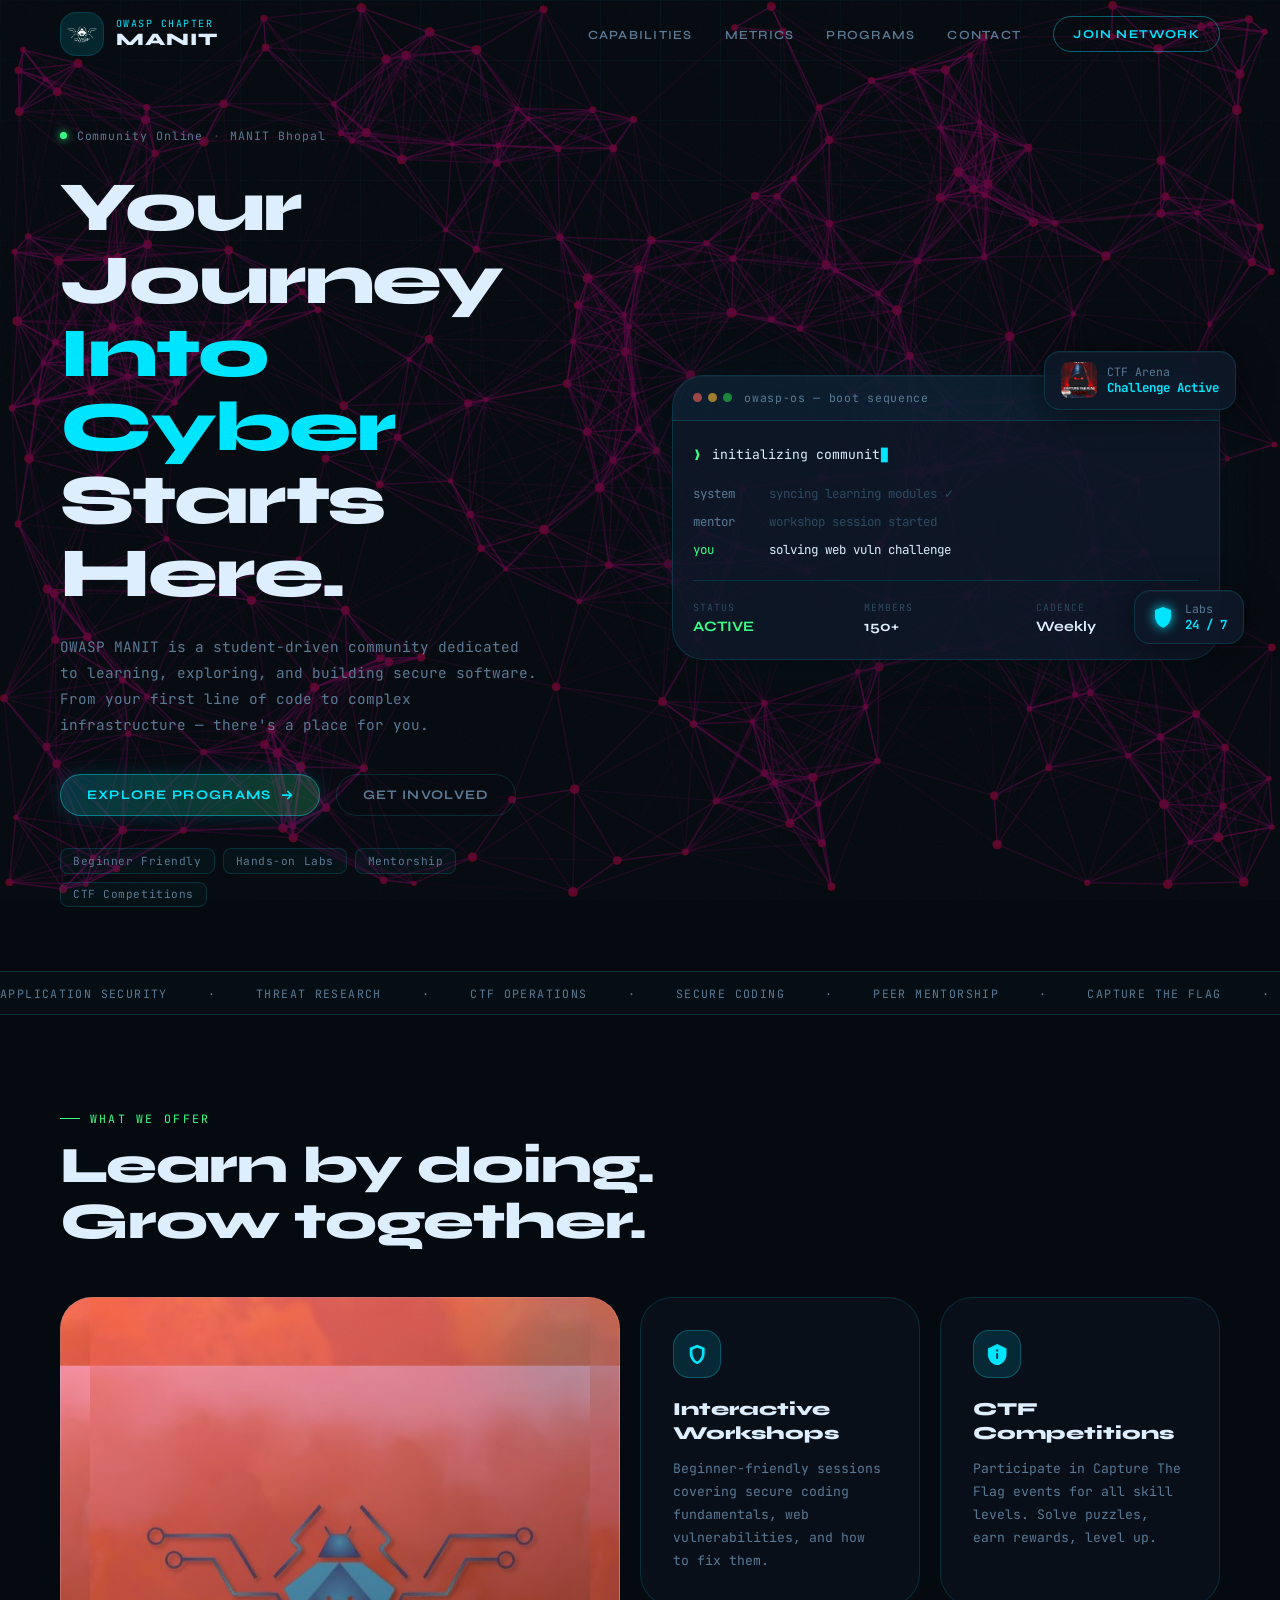
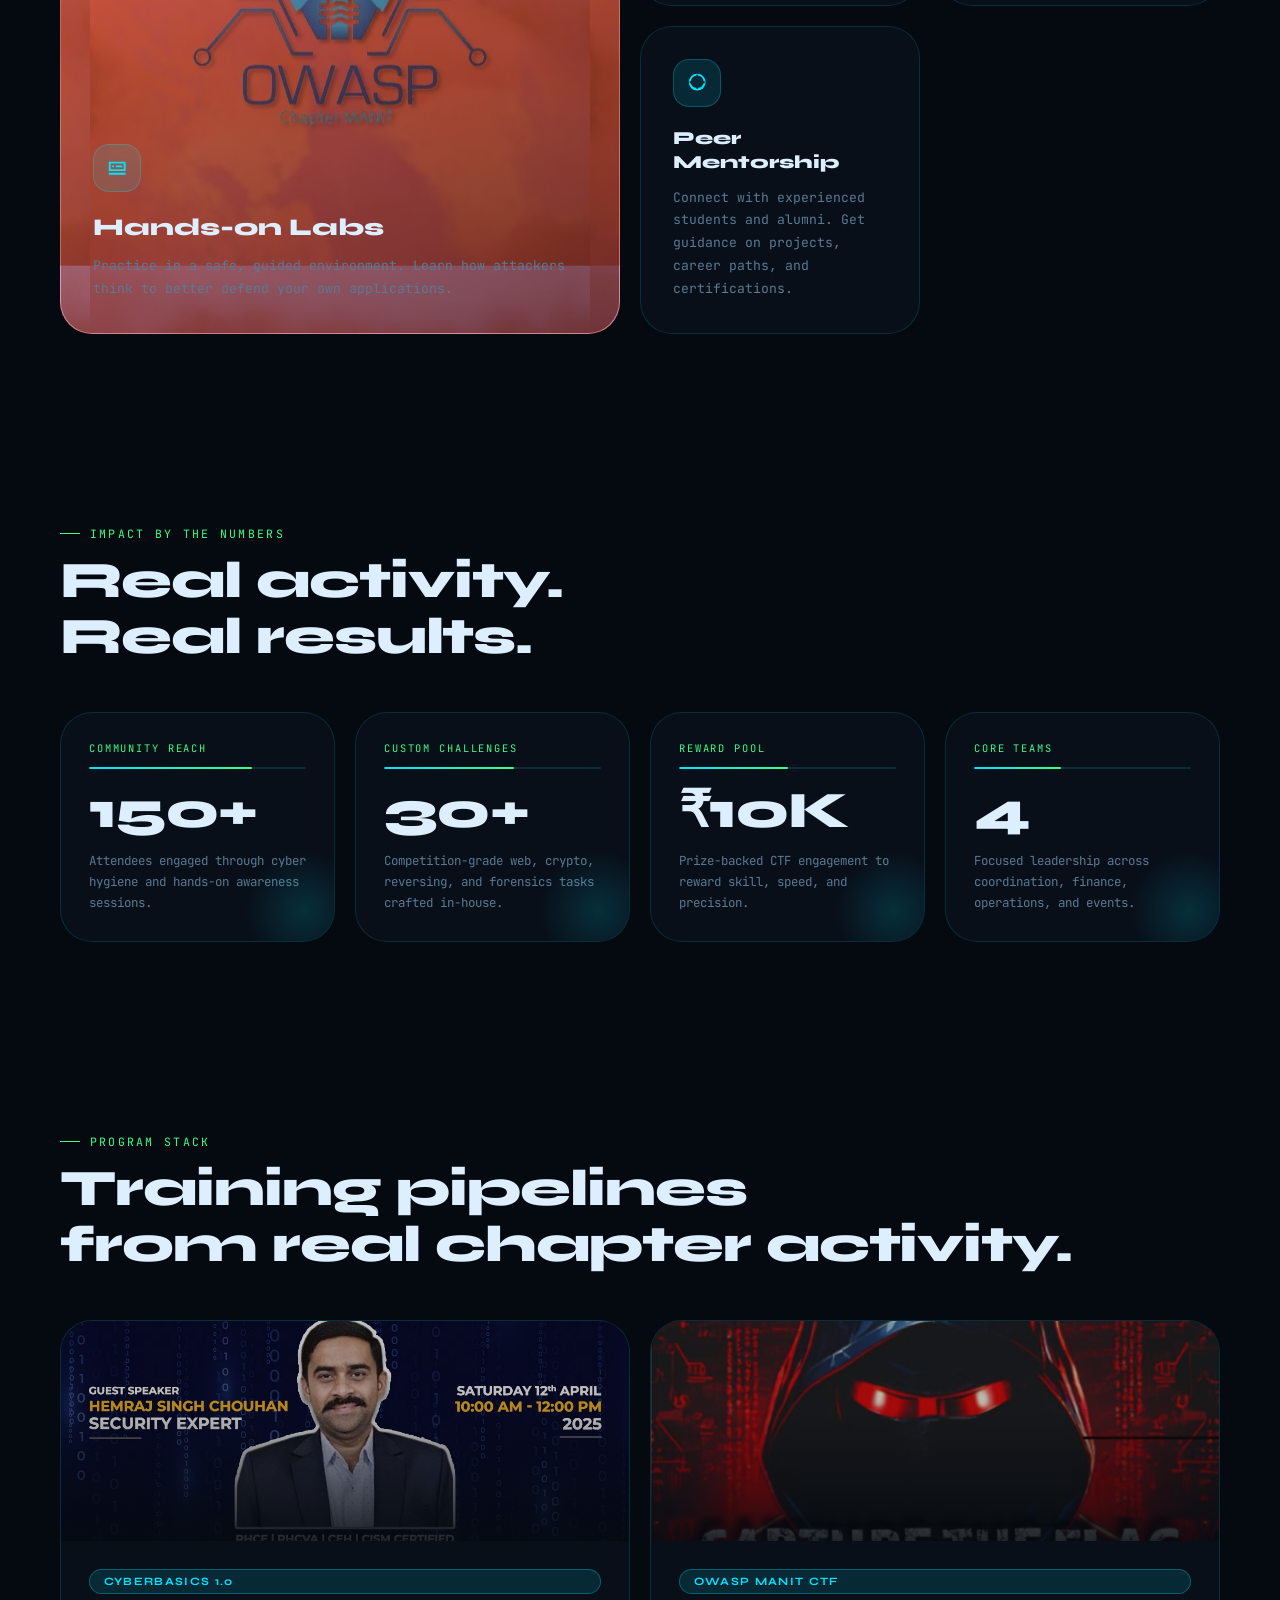
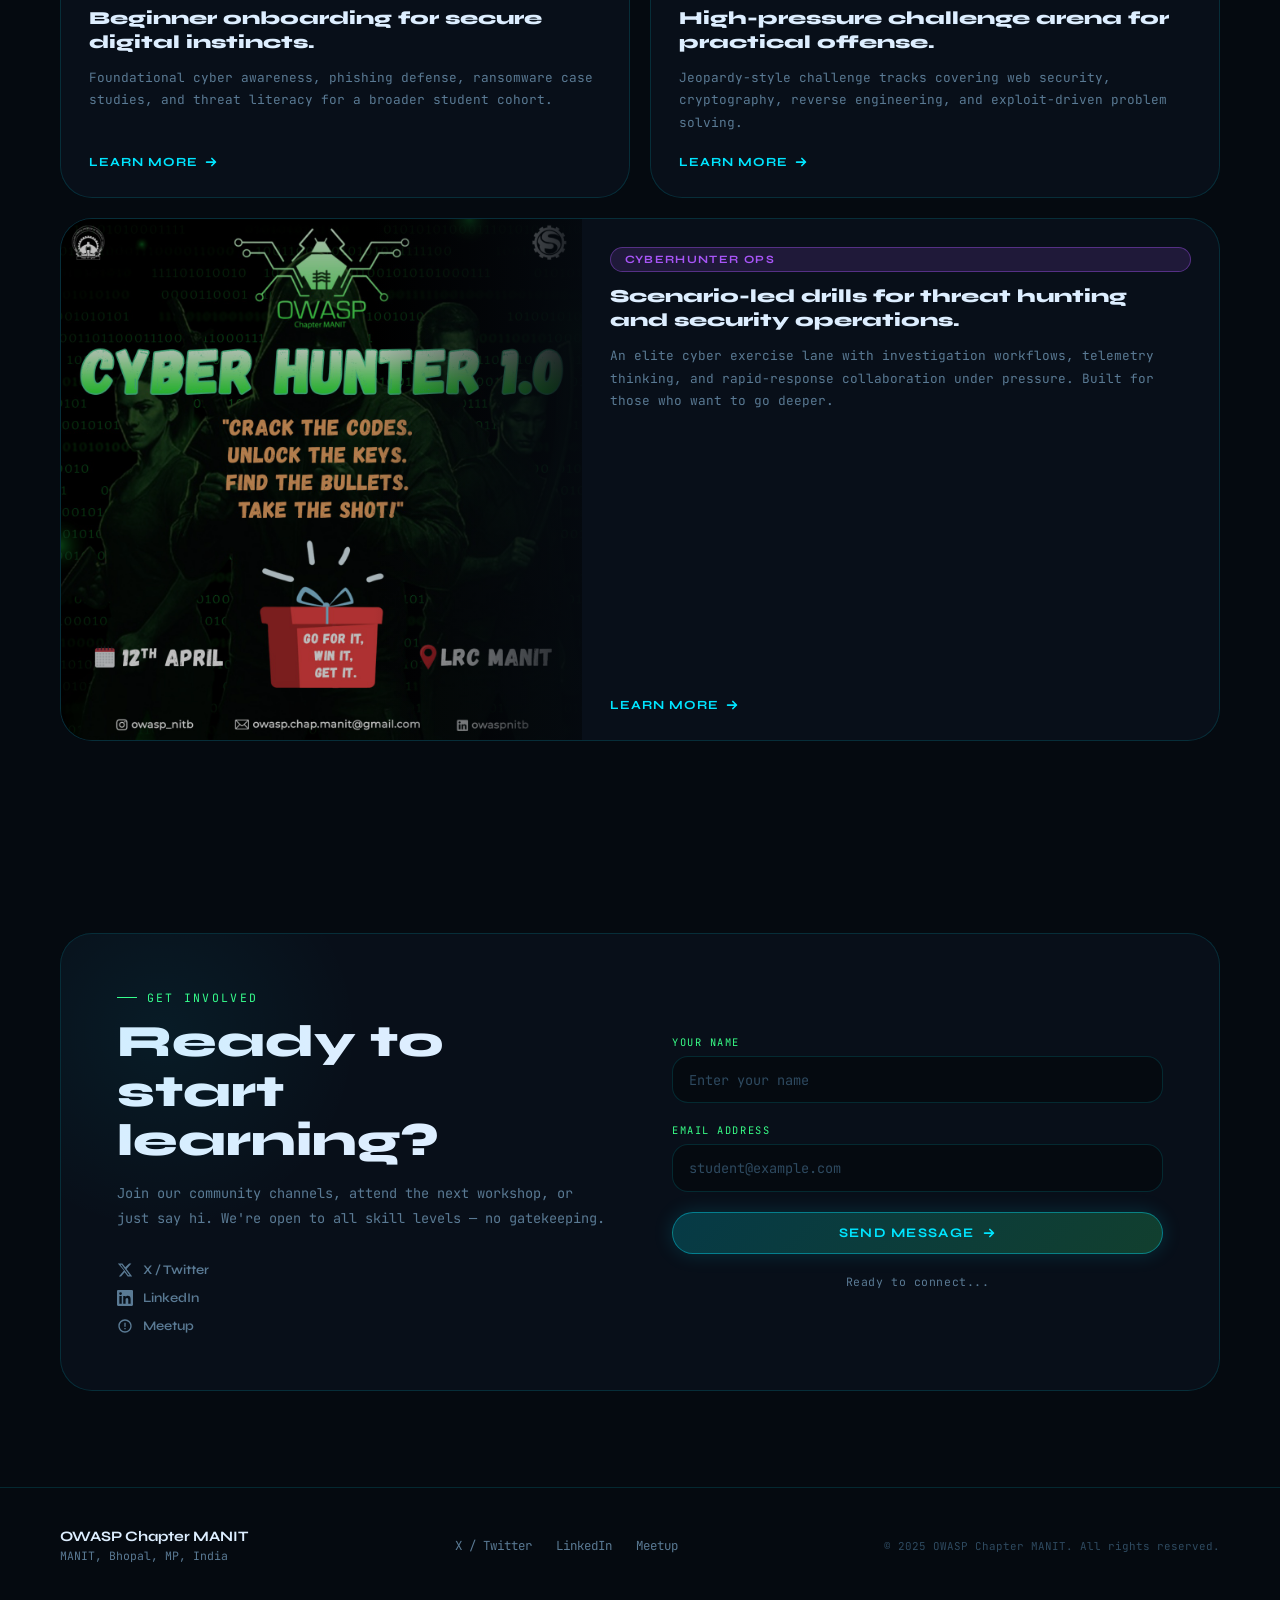
==== commit a4ab4e3f: "thik hai" ====
--- a/New folder/index.html
+++ b/New folder/index.html
@@ -168,7 +168,7 @@
 
       <div class="cap-grid">
 
-        <article class="cap-card cap-card--featured">
+        <article class="cap-card cap-card--featured" id="idknow">
           <div class="cap-card__icon">
             <svg viewBox="0 0 24 24"><path d="M3 5h18v10H3V5Zm2 2v6h14V7H5Zm-2 10h18v2H3v-2Zm3.5-8h2v2h-2V9Zm4 0h7v2h-7V9Z"/></svg>
           </div>
--- a/New folder/style.css
+++ b/New folder/style.css
@@ -47,7 +47,22 @@
 
 /* ── RESET & BASE ───────────────────────────────────────── */
 *, *::before, *::after { box-sizing: border-box; margin: 0; padding: 0; }
-
+.cap-card--featured {
+  background-image: url('../images/photo.jpg') !important;
+  background-size: cover;
+  background-position: center !important;
+  background-repeat: no-repeat;
+}.cap-card--featured::before {
+  display: none;
+}
+.cap-card--featured::after {
+  content: '';
+  position: absolute;
+  inset: 0;
+  background: linear-gradient(160deg, rgba(255, 161, 99, 0.15), rgba(0,0,0,0.55));
+  z-index: 0;
+  pointer-events: none;
+}
 html {
   scroll-behavior: smooth;
   font-size: 16px;
